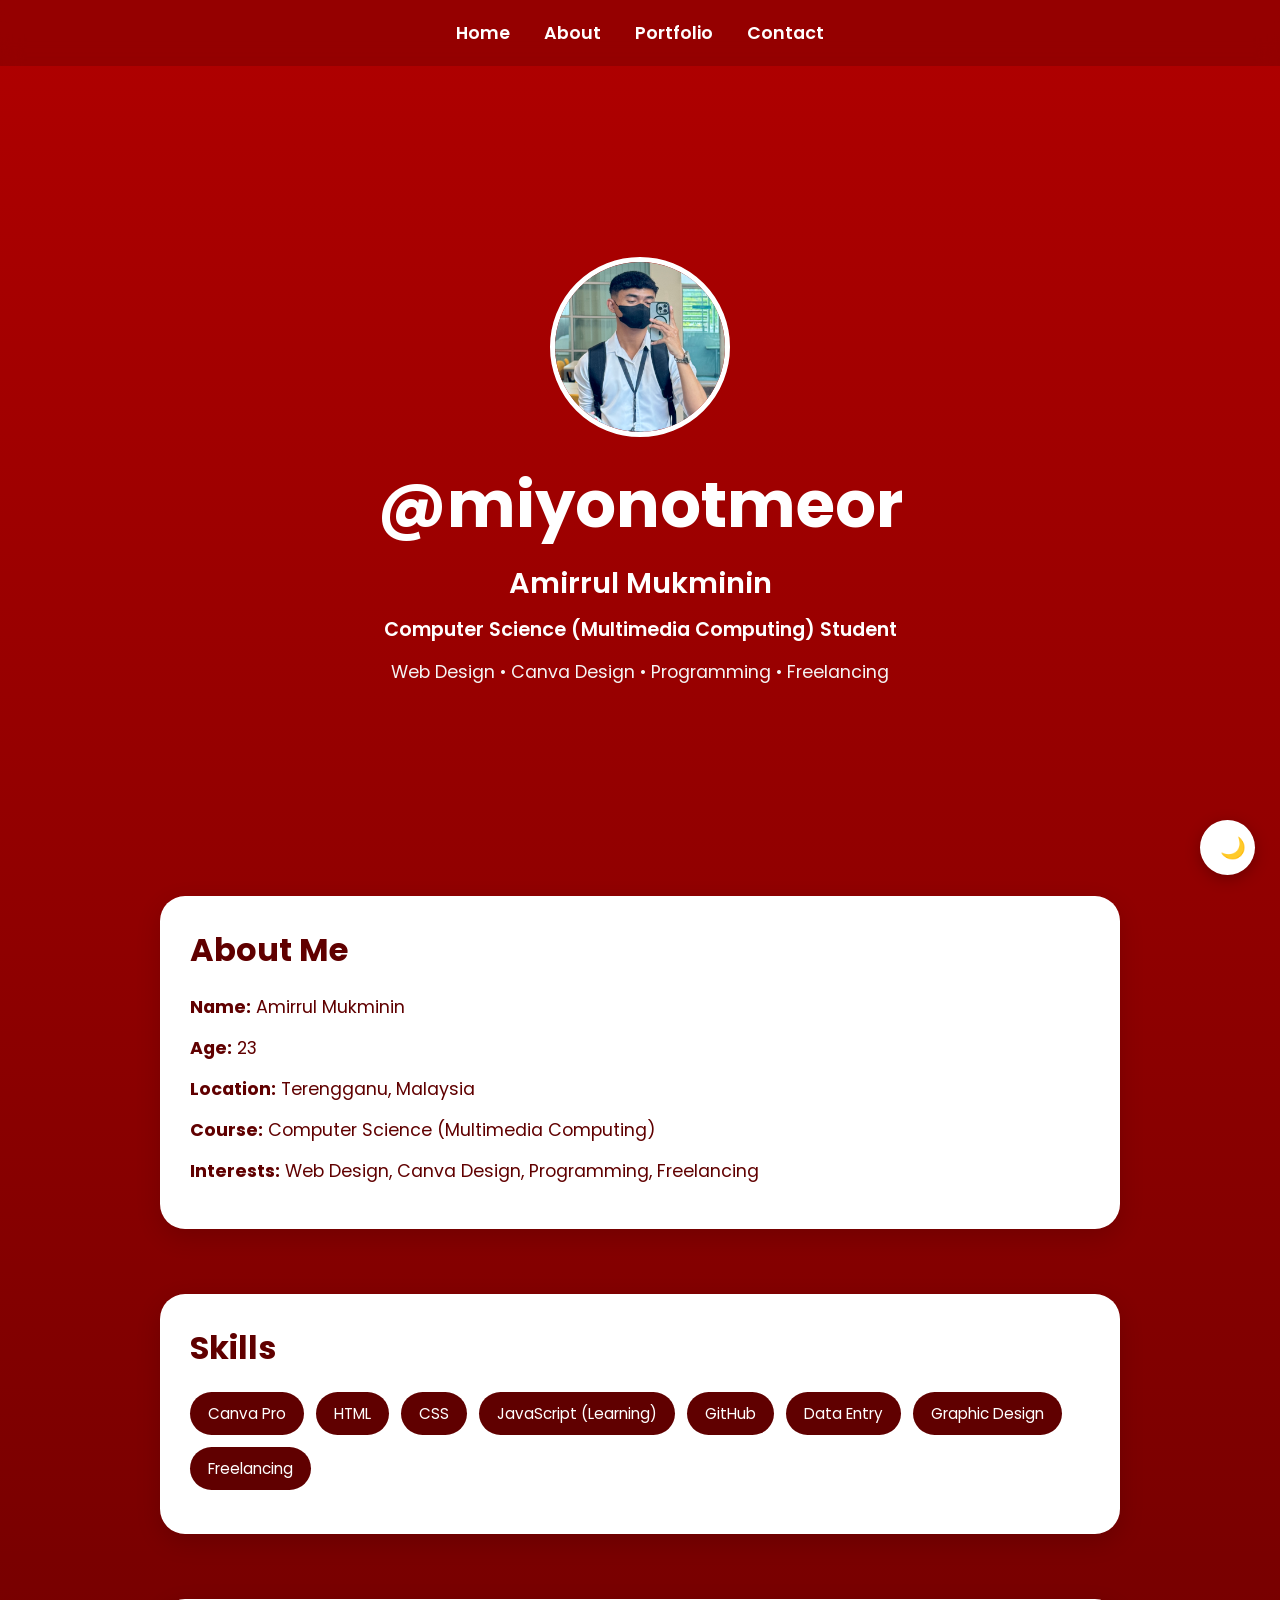
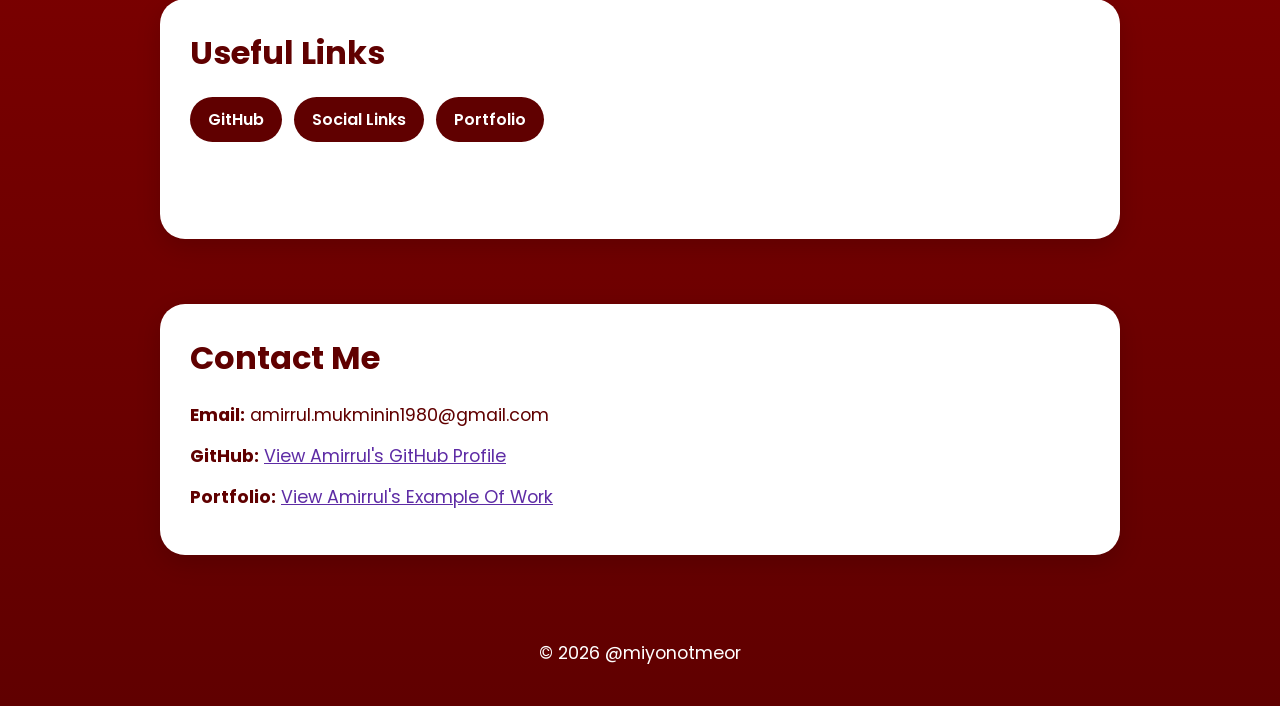
==== index.html @ 298292ca "Update index.html" ====
<!DOCTYPE html>
<html lang="en">
<head>
<meta charset="UTF-8">
<meta name="viewport" content="width=device-width, initial-scale=1.0">

<title>@miyonotmeor | Portfolio</title>

<link rel="icon" type="image/png" href="First Logo.png">

<link href="https://fonts.googleapis.com/css2?family=Poppins:wght@400;500;600;700&display=swap" rel="stylesheet">

<link rel="stylesheet" href="style.css">
    
</head>

<body>

<nav>
    <a href="javascript:void(0);" onclick="window.scrollTo({top:0,behavior:'smooth'})">Home</a>
    <a href="about.html">About</a>
    <a href="portfolio.html">Portfolio</a>
    <a href="#contact">Contact</a>
</nav>

<section id="home" class="hero">

    <img src="profile.png"
         alt="Profile picture of Amirrul Mukminin"
         class="profile-image">

    <h1>@miyonotmeor</h1>

    <h3>Amirrul Mukminin</h3>

    <div class="course">
        Computer Science (Multimedia Computing) Student
    </div>

    <div class="tagline">
        Web Design • Canva Design • Programming • Freelancing
    </div>

</section>

<section id="about">

    <div class="card">

        <h2>About Me</h2>

        <div class="contact-item">
            <strong>Name:</strong> Amirrul Mukminin
        </div>

        <div class="contact-item">
            <strong>Age:</strong> 23
        </div>

        <div class="contact-item">
            <strong>Location:</strong> Terengganu, Malaysia
        </div>

        <div class="contact-item">
            <strong>Course:</strong> Computer Science (Multimedia Computing)
        </div>

        <div class="contact-item">
            <strong>Interests:</strong> Web Design, Canva Design, Programming, Freelancing
        </div>

    </div>

</section>

<section>

    <div class="card">

        <h2>Skills</h2>

        <div class="skills">

            <div class="skill">Canva Pro</div>
            <div class="skill">HTML</div>
            <div class="skill">CSS</div>
            <div class="skill">JavaScript (Learning)</div>
            <div class="skill">GitHub</div>
            <div class="skill">Data Entry</div>
            <div class="skill">Graphic Design</div>
            <div class="skill">Freelancing</div>

        </div>

    </div>

</section>

<section>

    <div class="card">

        <h2>Useful Links</h2>

        <div class="link-buttons">

            <a href="https://github.com/miyonotmeor" target="_blank">
                GitHub
            </a>

            <a href="https://miyonotmeor.github.io/my-social-media-links/" target="_blank">
                Social Links
            </a>

            <a href="https://miyonotmeor.github.io/my-portfolio/" target="_blank">
                Portfolio
            </a>

        </div>

    </div>

</section>

<section id="contact">

    <div class="card">

        <h2>Contact Me</h2>

        <div class="contact-item">
            <strong>Email:</strong> amirrul.mukminin1980@gmail.com
        </div>

        <div class="contact-item">
            <strong>GitHub:</strong>
            <a href="https://github.com/miyonotmeor" target="_blank">
                View Amirrul's GitHub Profile
            </a>
        </div>

        <div class="contact-item">
            <strong>Portfolio:</strong>
            <a href="https://miyonotmeor.github.io/my-portfolio/" target="_blank">
                View Amirrul's Example Of Work
            </a>
        </div>

    </div>

</section>

<footer>
    © 2026 @miyonotmeor
</footer>

<button id="theme-toggle">
    🌙
</button>

<script src="script.js"></script>
    
</body>
</html>
---- style.css ----
*{
    margin:0;
    padding:0;
    box-sizing:border-box;
}

html{
    scroll-behavior:smooth;
}

html,
body{
    overflow-anchor:none;
}

#home{
    scroll-margin-top:0;
}

#about{
    scroll-margin-top:100px;
}

#contact{
    scroll-margin-top:90px;
}

body{
    font-family:'Poppins',sans-serif;
    background:linear-gradient(to bottom,#b00000,#600000);
    color:white;
}

/* Dark Theme */

body.dark-theme{
    background:linear-gradient(to bottom,#0f172a,#1e293b);
    color:white;
}

body.dark-theme nav{
    background:rgba(59,130,246,0.20);
}

body.dark-theme .card{
    background:white;
    color:#1e293b;
}

body.dark-theme .card h2{
    color:#1e293b;
}

body.dark-theme .contact-item{
    color:#1e293b;
}

body.dark-theme p{
    color:#1e293b;
}

body.dark-theme .skill{
    background:#1e3a8a;
    color:white;
}

body.dark-theme .link-buttons a{
    background:#1e3a8a;
    color:white;
}

body.dark-theme .link-buttons a:visited,
body.dark-theme .link-buttons a:link{
    color:white;
}

body.dark-theme th{
    background:#1e3a8a;
    color:white;
}

body.dark-theme td{
    background:white;
    color:#1e293b;
}

body.dark-theme input,
body.dark-theme textarea{
    background:white;
    color:#1e293b;
    border:1px solid #ccc;
}

body.dark-theme label{
    color:#1e293b;
}

body.dark-theme #theme-toggle{
    background:#1e3a8a;
    color:white;
}

body.dark-theme .card a{
    color:#2563eb;
}

body.dark-theme button,
body.dark-theme input[type="reset"]{
    background:#1e3a8a;
    color:white;
    border:none;
}
/* Navigation */

nav{
    position:sticky;
    top:0;
    z-index:1000;
    background:rgba(0,0,0,0.15);
    backdrop-filter:blur(10px);
    padding:20px;
    text-align:center;
}

nav a{
    color:white;
    text-decoration:none;
    font-weight:600;
    margin:0 15px;
    transition:0.3s;
    font-size:1.1rem;
}

nav a:hover{
    opacity:0.7;
}

/* Theme Toggle Button */

#theme-toggle{
    position:fixed;
    bottom:25px;
    right:25px;

    width:55px;
    height:55px;

    border:none;
    border-radius:50%;

    background:white;
    color:#600000;

    cursor:pointer;

    font-size:1.3rem;

    box-shadow:0 4px 15px rgba(0,0,0,0.25);

    z-index:9999;

    transition:0.3s;
}

#theme-toggle:hover{
    transform:scale(1.05);
}

#theme-toggle:hover{
    opacity:0.85;
}

/* Layout */

.container{
    max-width:1000px;
    margin:auto;
    padding:100px 20px 30px;
}

/* Sections */

section{
    max-width:1000px;
    margin:auto;
    padding:20px;
}

/* Hero */

.hero{
    text-align:center;
    min-height:100vh;
    display:flex;
    flex-direction:column;
    justify-content:center;
    align-items:center;
    animation:fadeIn 1s ease;
}

.profile-image{
    width:180px;
    height:180px;
    border-radius:50%;
    object-fit:cover;
    border:5px solid white;
    margin-bottom:20px;
}

.hero h1{
    font-size:4rem;
    margin-bottom:10px;
}

.hero h3{
    font-size:1.8rem;
    font-weight:600;
    margin-bottom:10px;
}

.course{
    font-size:1.2rem;
    font-weight:600;
    margin-bottom:15px;
}

.tagline{
    font-size:1.1rem;
    color:#f5f5f5;
}

/* Cards */

.card{
    background:white;
    color:#600000;
    padding:30px;
    border-radius:25px;
    margin-bottom:25px;
    box-shadow:0 8px 25px rgba(0,0,0,0.15);
    animation:fadeIn 0.8s ease;

    min-height:240px;
}

.card h2{
    margin-bottom:20px;
    font-size:2rem;
}

/* About */

.contact-item{
    margin-bottom:15px;
    font-size:1.1rem;
}

/* Skills */

.skills{
    display:flex;
    flex-wrap:wrap;
    gap:12px;
}

.skill{
    background:#600000;
    color:white;
    padding:10px 18px;
    border-radius:25px;
    font-size:0.95rem;
}

/* Links */

.link-buttons{
    display:flex;
    flex-wrap:wrap;
    gap:12px;
}

.link-buttons a{
    background:#600000;
    color:white;
    text-decoration:none;
    padding:10px 18px;
    border-radius:25px;
    font-weight:600;
    transition:0.3s;
}

.link-buttons a:visited,
.link-buttons a:link{
    color:white;
}

.link-buttons a:hover{
    opacity:0.85;
}

/* Contact Links */

.card a{
    color:#5e2ca5;
}

/* Tables */

table{
    width:100%;
    border-collapse:collapse;
    margin-top:15px;
}

th,
td{
    border:1px solid #ddd;
    padding:12px;
    text-align:left;
}

th{
    background:#600000;
    color:white;
}

/* Forms */

form{
    display:flex;
    flex-direction:column;
    gap:12px;
}

input,
textarea{
    padding:12px;
    border:1px solid #ccc;
    border-radius:10px;
    font-family:'Poppins',sans-serif;
}

input:focus,
textarea:focus{
    outline:none;
    border:2px solid #600000;
    box-shadow:0 0 8px rgba(96,0,0,0.3);
    transition:0.3s;
}

.radio-group{
    display:flex;
    flex-wrap:wrap;
    gap:15px;
}

.button-group{
    display:flex;
    gap:10px;
    flex-wrap:wrap;
}

button,
input[type="reset"]{
    background:#600000;
    color:white;
    border:none;
    padding:12px 20px;
    border-radius:10px;
    cursor:pointer;
    font-weight:600;
    transition:0.3s;
}

button:hover,
input[type="reset"]:hover{
    opacity:0.85;
}

/* Footer */

footer{
    text-align:center;
    padding:40px 20px;
    font-size:1.1rem;
    color:white;
}

/* Animation */

@keyframes fadeIn{
    from{
        opacity:0;
        transform:translateY(20px);
    }
    to{
        opacity:1;
        transform:translateY(0);
    }
}

/* About Page Only */

.about-page .container{
    padding-top:0;
}

.about-page .card{
    min-height:250px;
}

.about-page #about{
    margin-top:20px;
}

/* Portfolio Page Only */

.portfolio-page .container{
    padding-top:0;
}

.portfolio-page #projects{
    margin-top:20px;
}

/* Mobile */

@media(max-width:768px){

    .hero{
        min-height:85vh;
    }

    .hero h1{
        font-size:2.2rem;
    }

    .hero h3{
        font-size:1.3rem;
    }

    .profile-image{
        width:130px;
        height:130px;
    }

    .card{
        padding:25px;
    }

    .card h2{
        font-size:1.7rem;
    }

    nav a{
        margin:0 8px;
        font-size:1rem;
    }
}

/* iPad Portrait */

@media(min-width:768px) and (max-width:1023px){

    .hero{
        min-height:90vh;
    }
}

/* iPad Landscape */

@media(min-width:1024px) and (max-width:1366px){

    .hero{
        min-height:85vh;
    }
}
/* Desktop / MacBook */

@media(min-width:1201px){

    .hero{
        min-height:90vh;
    }
}

/* Portfolio Thumbnails */

.project-grid{
    display:grid;
    grid-template-columns:repeat(3,1fr);
    gap:25px;
    margin-top:25px;
}

.project-thumbnail{
    text-decoration:none;
    color:inherit;
    text-align:center;
    transition:0.3s;
}

.project-thumbnail img{
    width:100%;
    height:180px;
    object-fit:cover;
    border-radius:15px;
    box-shadow:0 4px 12px rgba(0,0,0,0.15);
}

.project-thumbnail span{
    display:block;
    margin-top:10px;
    font-weight:600;
}

.project-thumbnail:hover{
    transform:translateY(-5px) scale(1.03);
}

.project-thumbnail:hover img{
    box-shadow:0 8px 20px rgba(0,0,0,0.25);
}

/* Dark Mode */

body.dark-theme .project-thumbnail span{
    color:#1e293b;
}

/* Tablet */

@media(max-width:1024px){

    .project-grid{
        grid-template-columns:repeat(2,1fr);
    }

}

/* Mobile */

@media(max-width:768px){

    .project-grid{
        grid-template-columns:1fr;
    }

}

/* Floating Greeting */

#greeting-box{
    visibility:visible;
    
    position:fixed;
    left:35px;
    bottom:35px;

    z-index:999;

    padding:16px 20px;

    border-radius:18px;

    background:rgba(255,255,255,0.12);

    backdrop-filter:blur(10px);

    box-shadow:0 4px 20px rgba(0,0,0,0.25);

    transition:
        opacity 0.6s ease,
        transform 0.3s ease;

    will-change:opacity,transform;

    opacity:1;
}

#greeting-box:hover{
    transform:translateY(-3px);
}

#greeting{
    font-size:1.6rem;
    font-weight:700;
    color:white;
    line-height:1.3;
}

/* Dark Mode */

body.dark-theme #greeting-box{
    background:rgba(30,58,138,0.25);
}

body.dark-theme #greeting{
    color:white;
}

/* Hidden State */

.greeting-hidden{
    opacity:0;
    pointer-events:none;
}

/* Mobile */

@media(max-width:768px){

    #greeting-box{
        left:20px;
        bottom:20px;
        padding:12px 16px;
    }

    #greeting{
        font-size:1.15rem;
    }

}
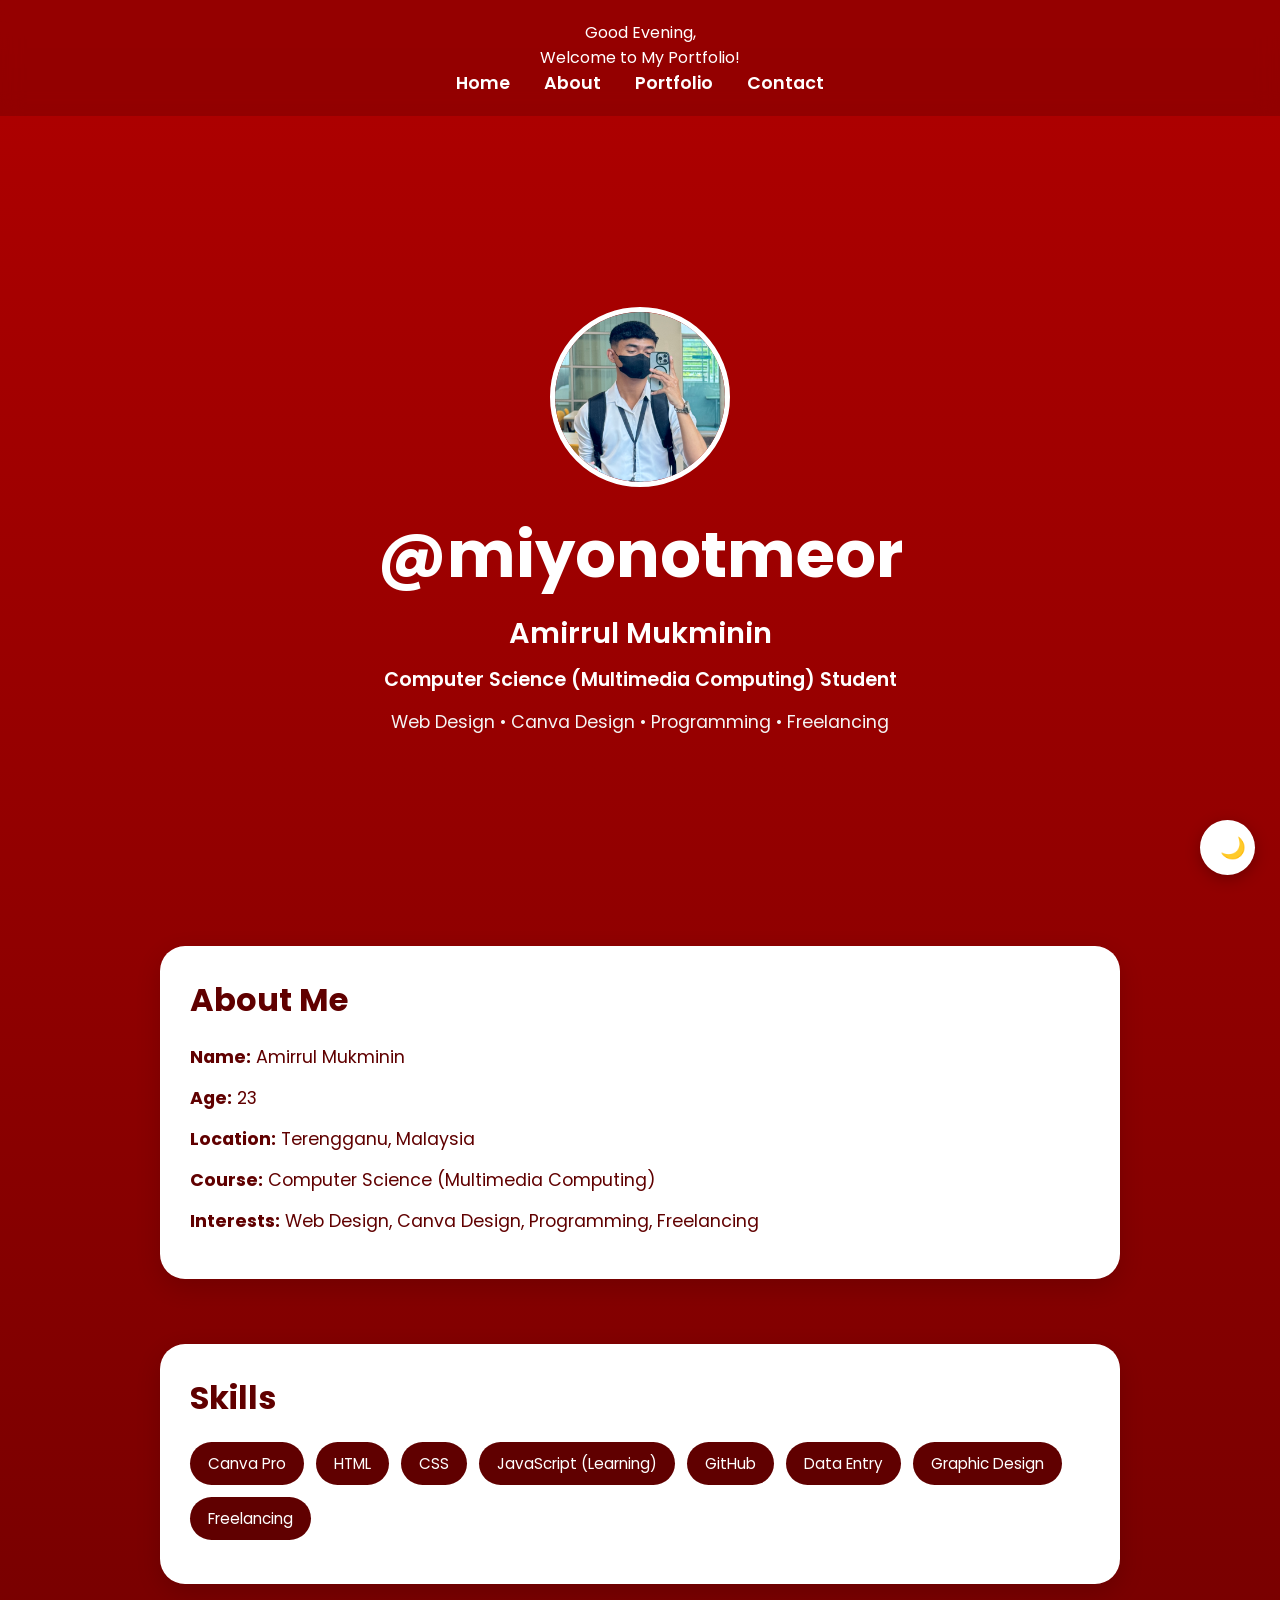
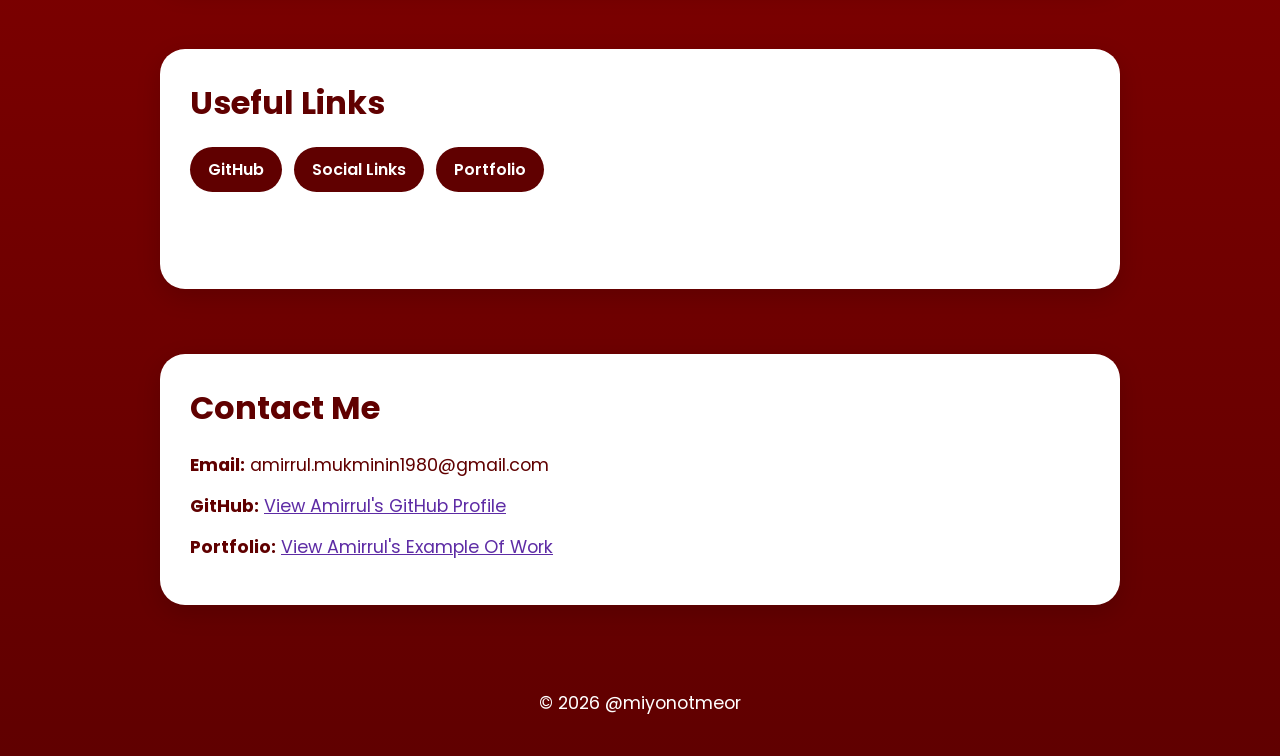
==== commit dbac2f58: "Update index.html" ====
--- a/index.html
+++ b/index.html
@@ -17,6 +17,11 @@
 <body>
 
 <nav>
+    <div id="nav-greeting">
+        Good Evening,<br>
+        Welcome to My Portfolio!
+    </div>
+    
     <a href="javascript:void(0);" onclick="window.scrollTo({top:0,behavior:'smooth'})">Home</a>
     <a href="about.html">About</a>
     <a href="portfolio.html">Portfolio</a>
--- a/style.css
+++ b/style.css
@@ -548,47 +548,6 @@
 
 }
 
-/* Floating Greeting */
-
-#greeting-box{
-    visibility:visible;
-    
-    position:fixed;
-    left:35px;
-    bottom:35px;
-
-    z-index:999;
-
-    padding:16px 20px;
-
-    border-radius:18px;
-
-    background:rgba(255,255,255,0.12);
-
-    backdrop-filter:blur(10px);
-
-    box-shadow:0 4px 20px rgba(0,0,0,0.25);
-
-    transition:
-        opacity 0.6s ease,
-        transform 0.3s ease;
-
-    will-change:opacity,transform;
-
-    opacity:1;
-}
-
-#greeting-box:hover{
-    transform:translateY(-3px);
-}
-
-#greeting{
-    font-size:1.6rem;
-    font-weight:700;
-    color:white;
-    line-height:1.3;
-}
-
 /* Dark Mode */
 
 body.dark-theme #greeting-box{
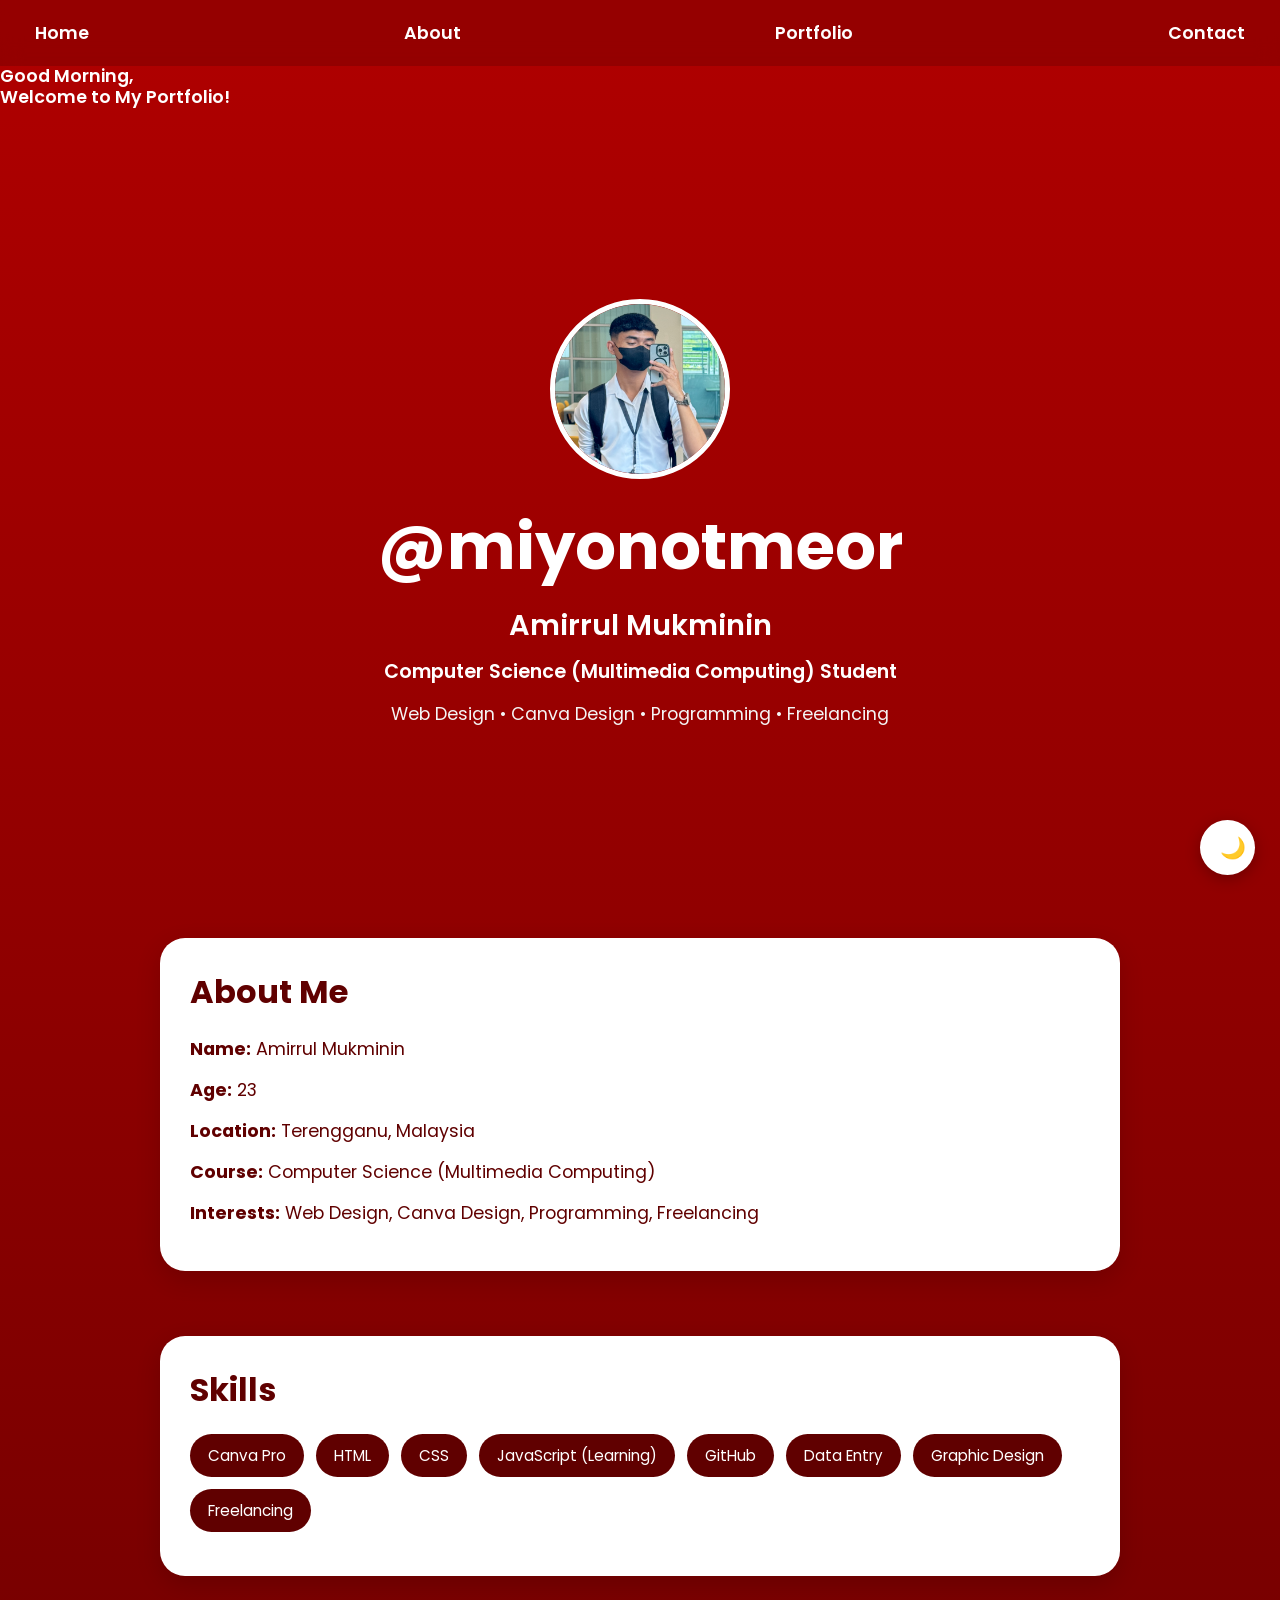
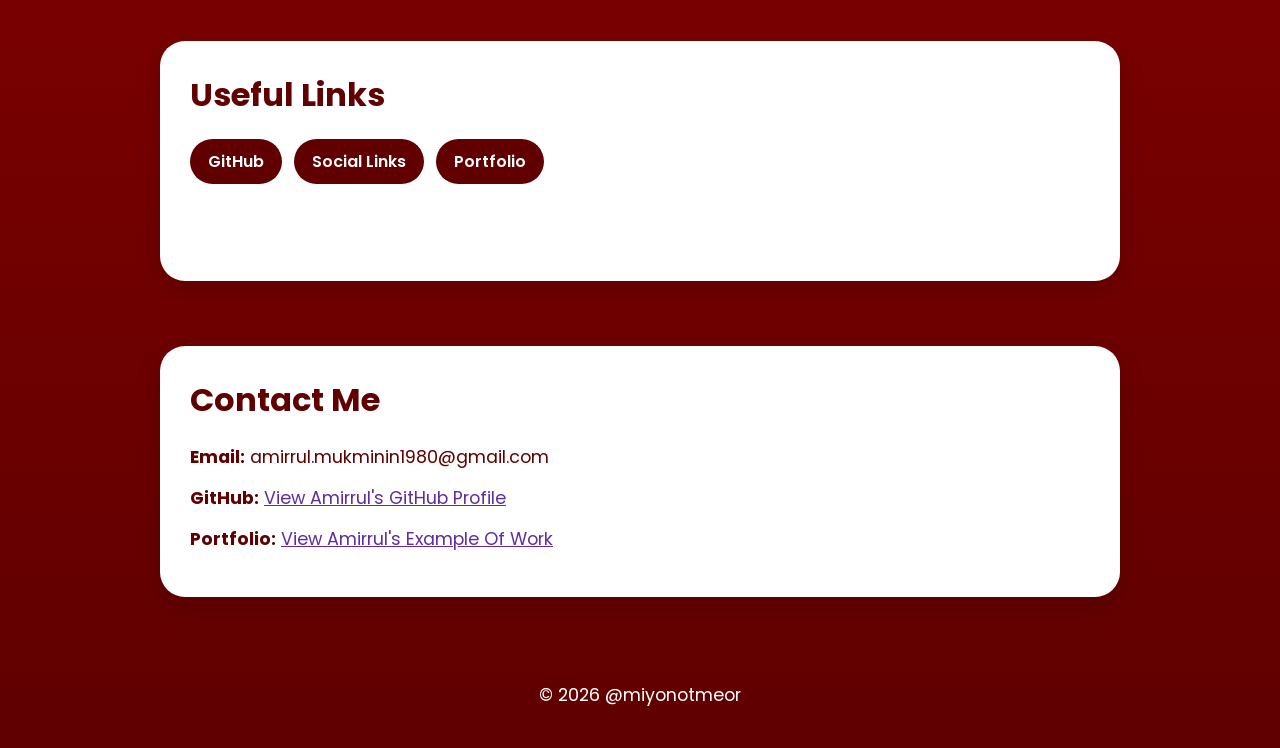
==== commit 1db6ee9a: "Update index.html" ====
--- a/index.html
+++ b/index.html
@@ -17,16 +17,16 @@
 <body>
 
 <nav>
-    <div id="nav-greeting">
-        Good Evening,<br>
-        Welcome to My Portfolio!
-    </div>
-    
     <a href="javascript:void(0);" onclick="window.scrollTo({top:0,behavior:'smooth'})">Home</a>
     <a href="about.html">About</a>
     <a href="portfolio.html">Portfolio</a>
     <a href="#contact">Contact</a>
 </nav>
+
+<div id="nav-greeting">
+    Good Evening,<br>
+    Welcome to My Portfolio!
+</div>
 
 <section id="home" class="hero">
 
--- a/style.css
+++ b/style.css
@@ -116,10 +116,16 @@
     position:sticky;
     top:0;
     z-index:1000;
+
     background:rgba(0,0,0,0.15);
     backdrop-filter:blur(10px);
+
     padding:20px;
-    text-align:center;
+
+    display:flex;
+    justify-content:space-between;
+    align-items:center;
+    flex-wrap:wrap;
 }
 
 nav a{
@@ -133,6 +139,27 @@
 
 nav a:hover{
     opacity:0.7;
+}
+
+#nav-greeting{
+
+    font-family:'Poppins',sans-serif;
+
+    font-size:1.1rem;
+
+    font-weight:600;
+
+    color:white;
+
+    line-height:1.2;
+
+    text-align:left;
+}
+
+.nav-links{
+    display:flex;
+    align-items:center;
+    gap:15px;
 }
 
 /* Theme Toggle Button */
@@ -456,6 +483,21 @@
         margin:0 8px;
         font-size:1rem;
     }
+
+        nav{
+        flex-direction:column;
+        gap:12px;
+    }
+
+    #nav-greeting{
+        text-align:center;
+        font-size:1rem;
+    }
+
+    .nav-links{
+        flex-wrap:wrap;
+        justify-content:center;
+    }
 }
 
 /* iPad Portrait */
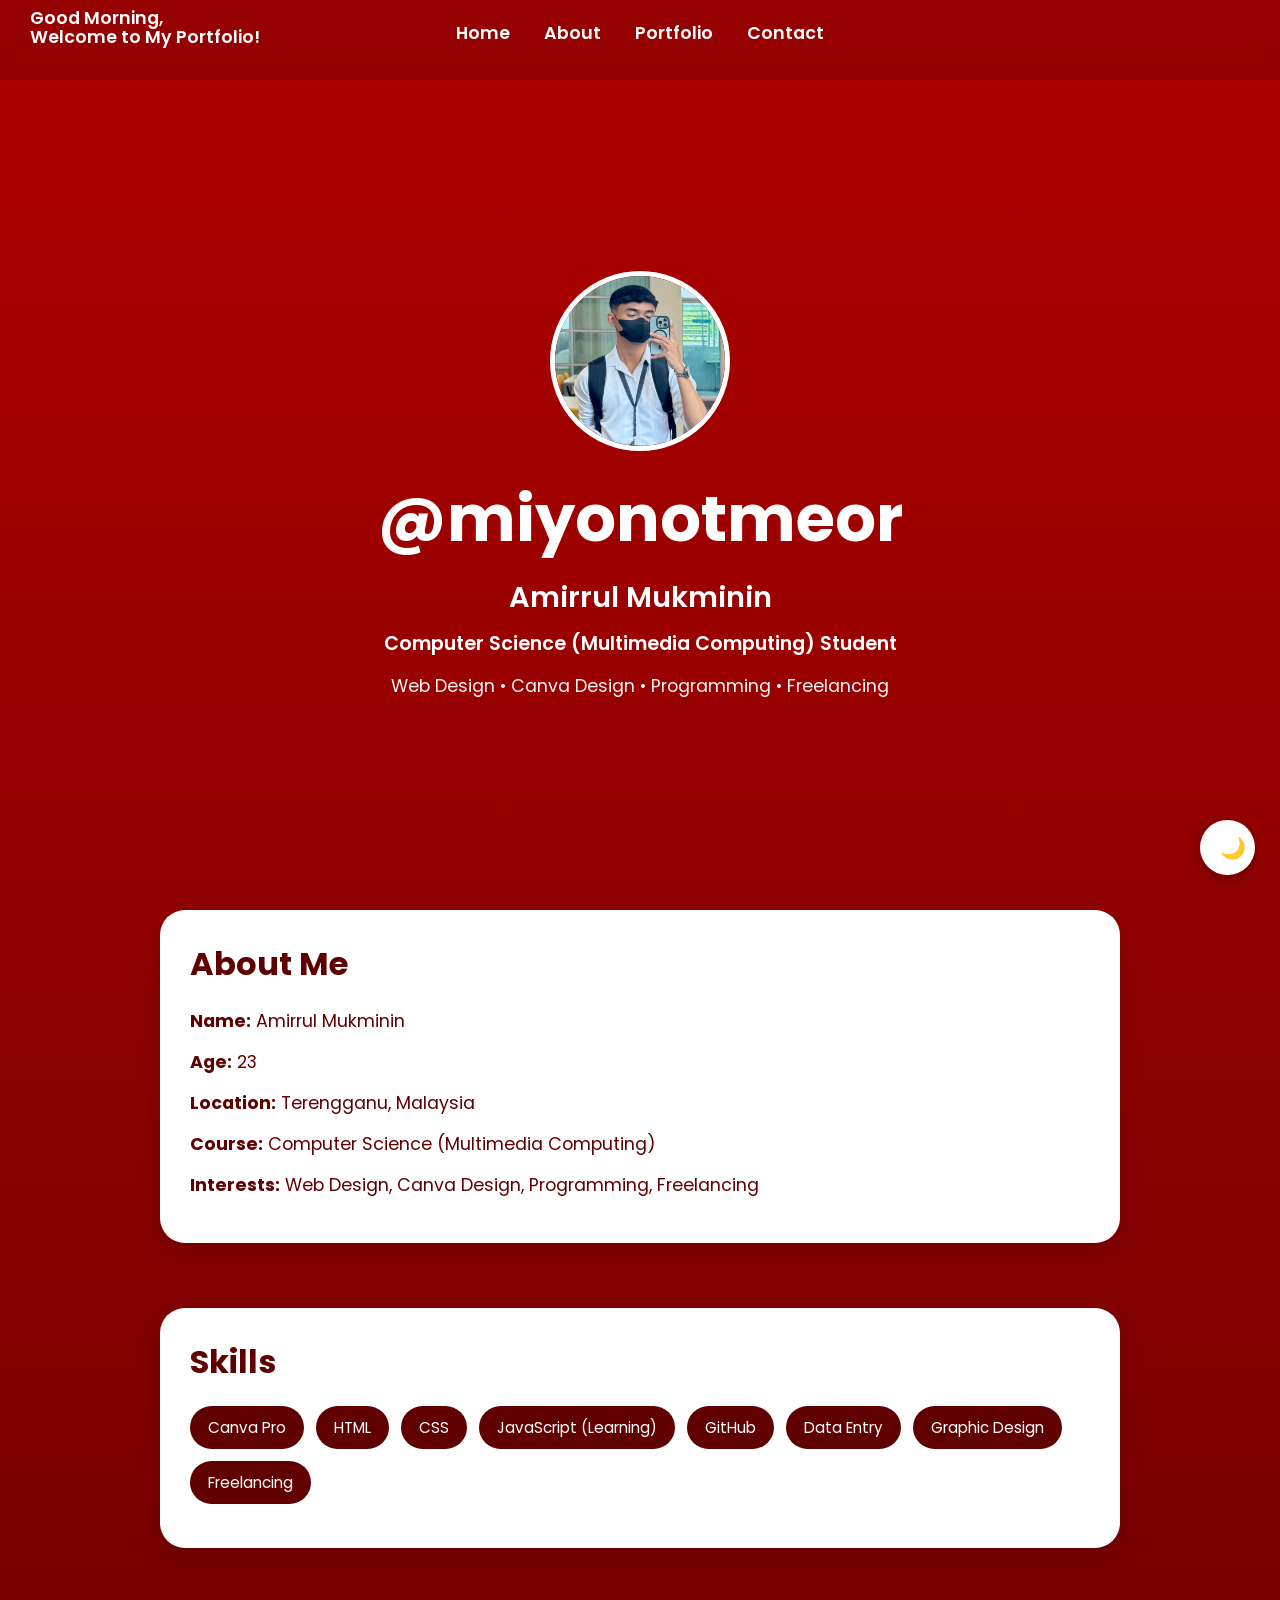
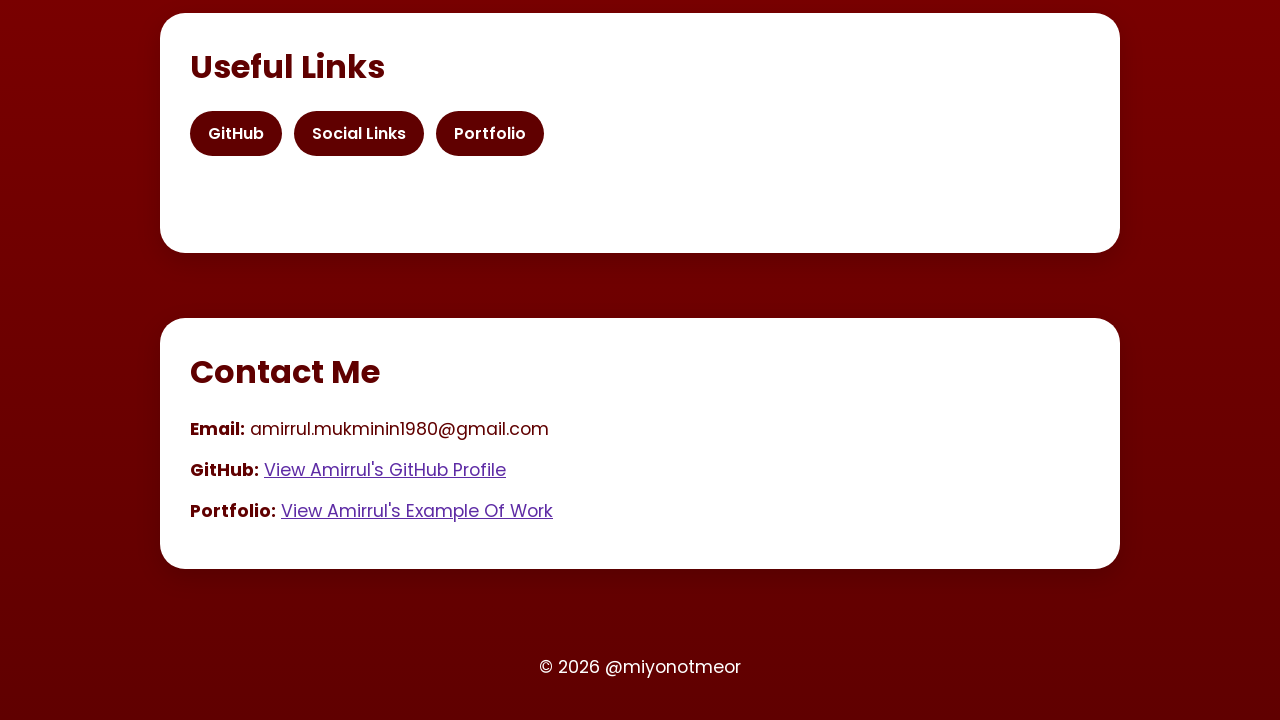
==== commit 2f905995: "Update index.html" ====
--- a/index.html
+++ b/index.html
@@ -17,16 +17,16 @@
 <body>
 
 <nav>
+    <div id="nav-greeting">
+        Good Evening,<br>
+        Welcome to My Portfolio!
+    </div>
+    
     <a href="javascript:void(0);" onclick="window.scrollTo({top:0,behavior:'smooth'})">Home</a>
     <a href="about.html">About</a>
     <a href="portfolio.html">Portfolio</a>
     <a href="#contact">Contact</a>
 </nav>
-
-<div id="nav-greeting">
-    Good Evening,<br>
-    Welcome to My Portfolio!
-</div>
 
 <section id="home" class="hero">
 
--- a/style.css
+++ b/style.css
@@ -116,16 +116,12 @@
     position:sticky;
     top:0;
     z-index:1000;
-
     background:rgba(0,0,0,0.15);
     backdrop-filter:blur(10px);
-
     padding:20px;
-
-    display:flex;
-    justify-content:space-between;
-    align-items:center;
-    flex-wrap:wrap;
+    text-align:center;
+    min-height:80px;
+    position:sticky;
 }
 
 nav a{
@@ -142,17 +138,19 @@
 }
 
 #nav-greeting{
+    position:absolute;
+
+    left:35px;
+    top:50%;
+
+    transform:translateY(-50%);
 
     font-family:'Poppins',sans-serif;
-
     font-size:1.1rem;
-
-    font-weight:600;
-
-    color:white;
-
-    line-height:1.2;
-
+    font-weight:600;
+
+    color:white;
+    line-height:1.1;
     text-align:left;
 }
 
@@ -622,3 +620,20 @@
     }
 
 }
+
+#nav-greeting{
+    position:absolute;
+
+    top:28px;
+    left:30px;
+
+    z-index:1001;
+
+    font-family:'Poppins',sans-serif;
+    font-size:1.1rem;
+    font-weight:600;
+
+    color:white;
+
+    line-height:1.1;
+}
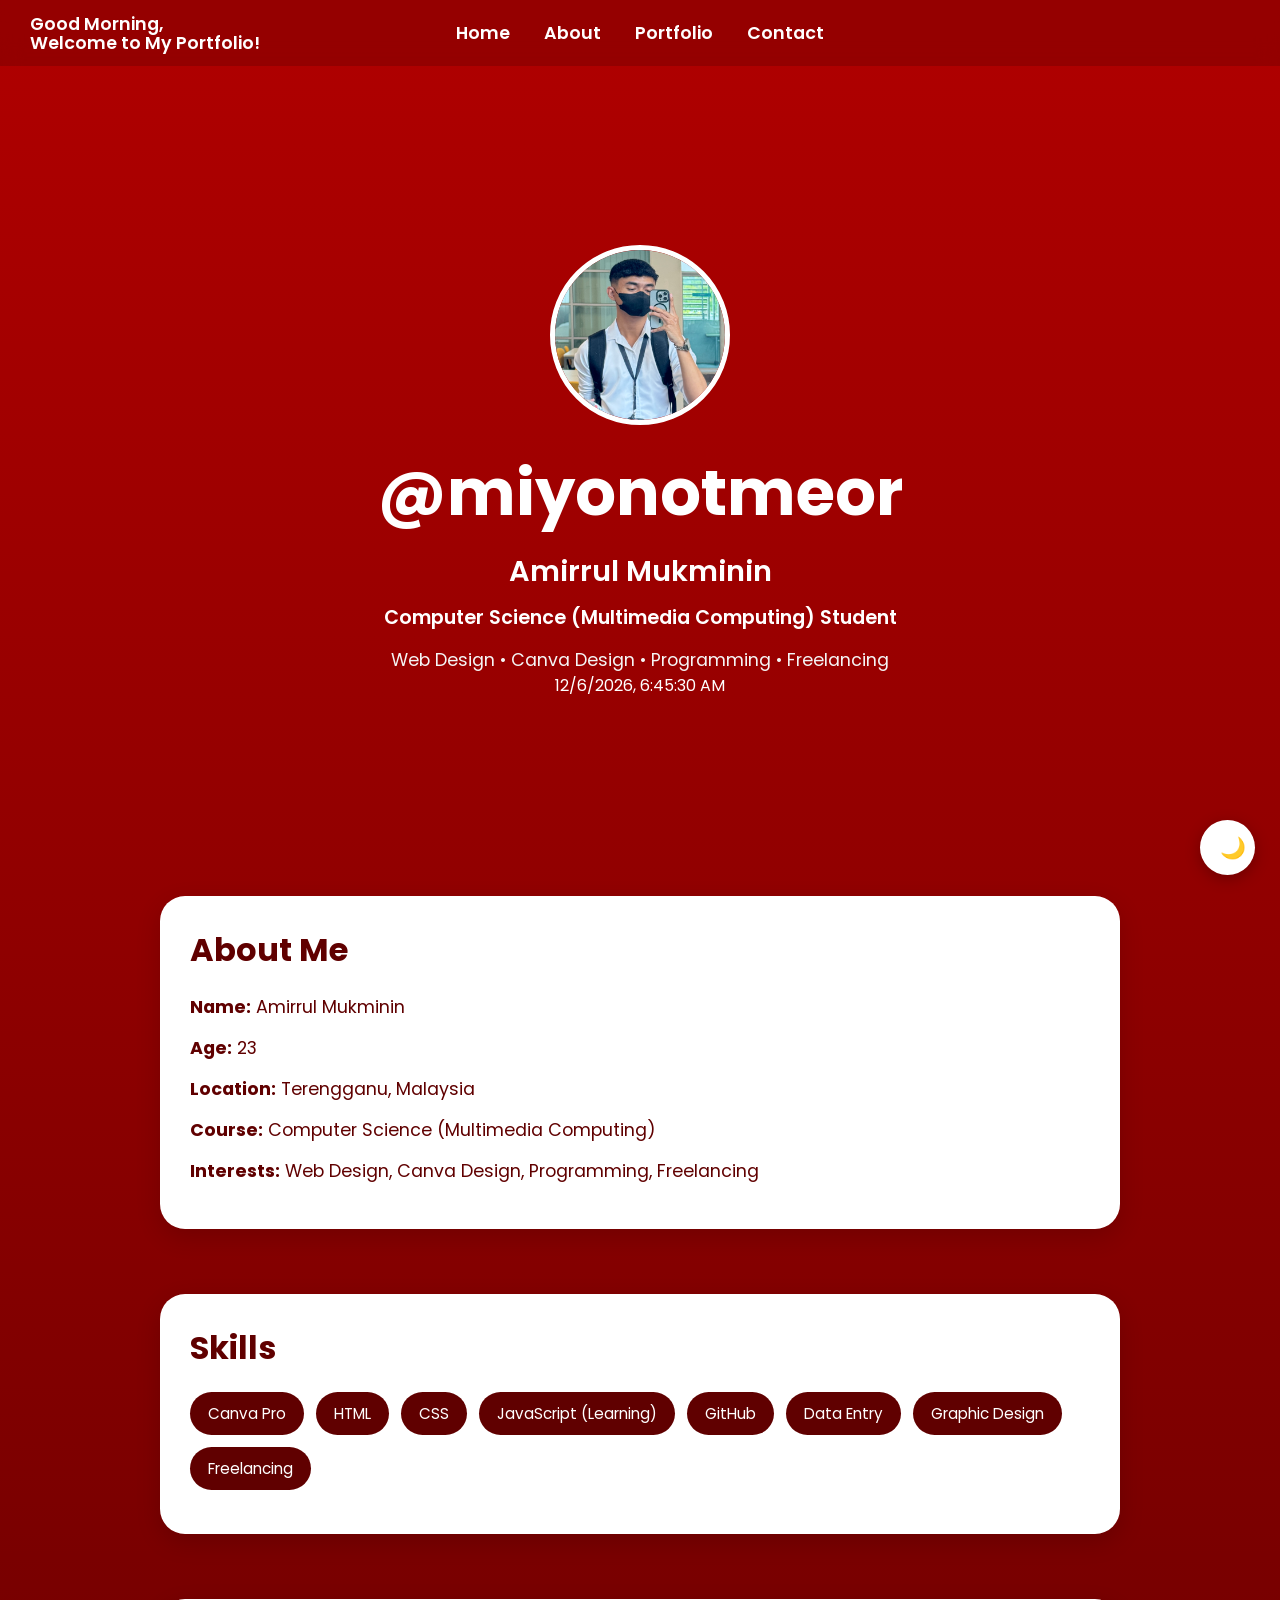
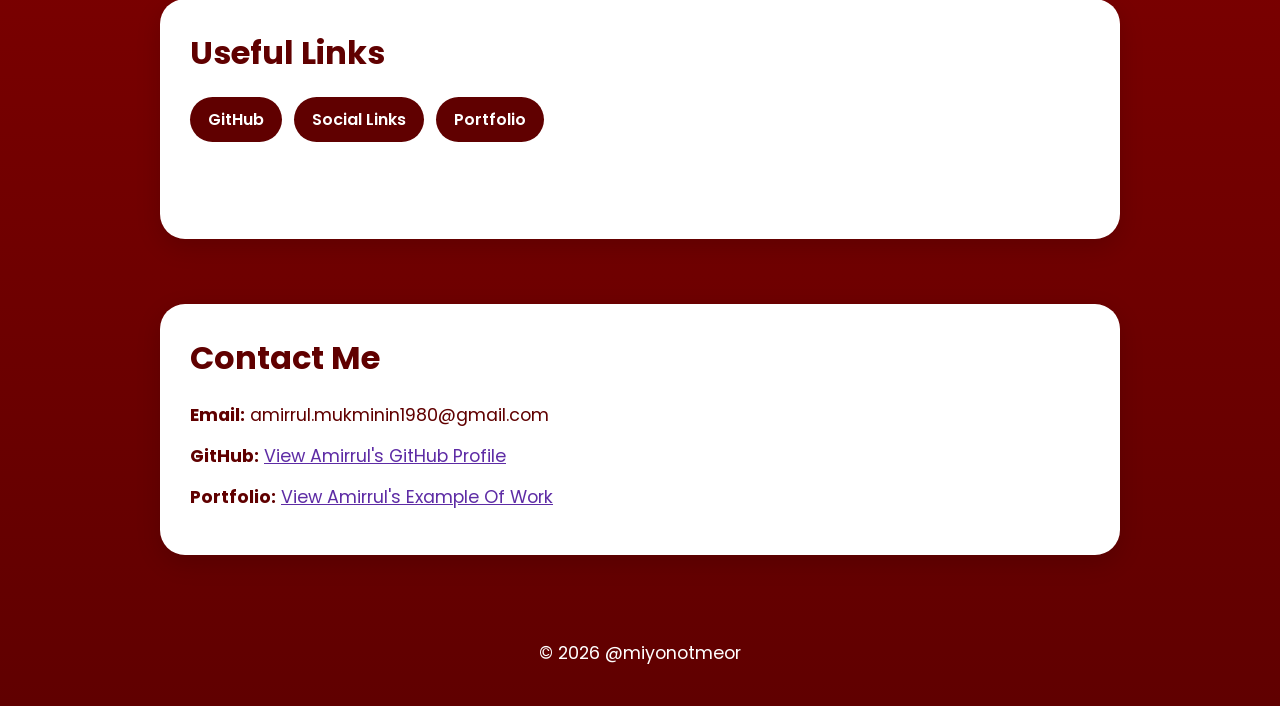
==== commit f4d91348: "Update index.html" ====
--- a/index.html
+++ b/index.html
@@ -45,6 +45,8 @@
     <div class="tagline">
         Web Design • Canva Design • Programming • Freelancing
     </div>
+
+    <div id="datetime"></div>
 
 </section>
 
--- a/style.css
+++ b/style.css
@@ -120,8 +120,6 @@
     backdrop-filter:blur(10px);
     padding:20px;
     text-align:center;
-    min-height:80px;
-    position:sticky;
 }
 
 nav a{
@@ -139,16 +137,11 @@
 
 #nav-greeting{
     position:absolute;
-
-    left:35px;
-    top:50%;
-
-    transform:translateY(-50%);
-
+    left:30px;
+    top:15px;
     font-family:'Poppins',sans-serif;
     font-size:1.1rem;
     font-weight:600;
-
     color:white;
     line-height:1.1;
     text-align:left;
@@ -620,20 +613,3 @@
     }
 
 }
-
-#nav-greeting{
-    position:absolute;
-
-    top:28px;
-    left:30px;
-
-    z-index:1001;
-
-    font-family:'Poppins',sans-serif;
-    font-size:1.1rem;
-    font-weight:600;
-
-    color:white;
-
-    line-height:1.1;
-}
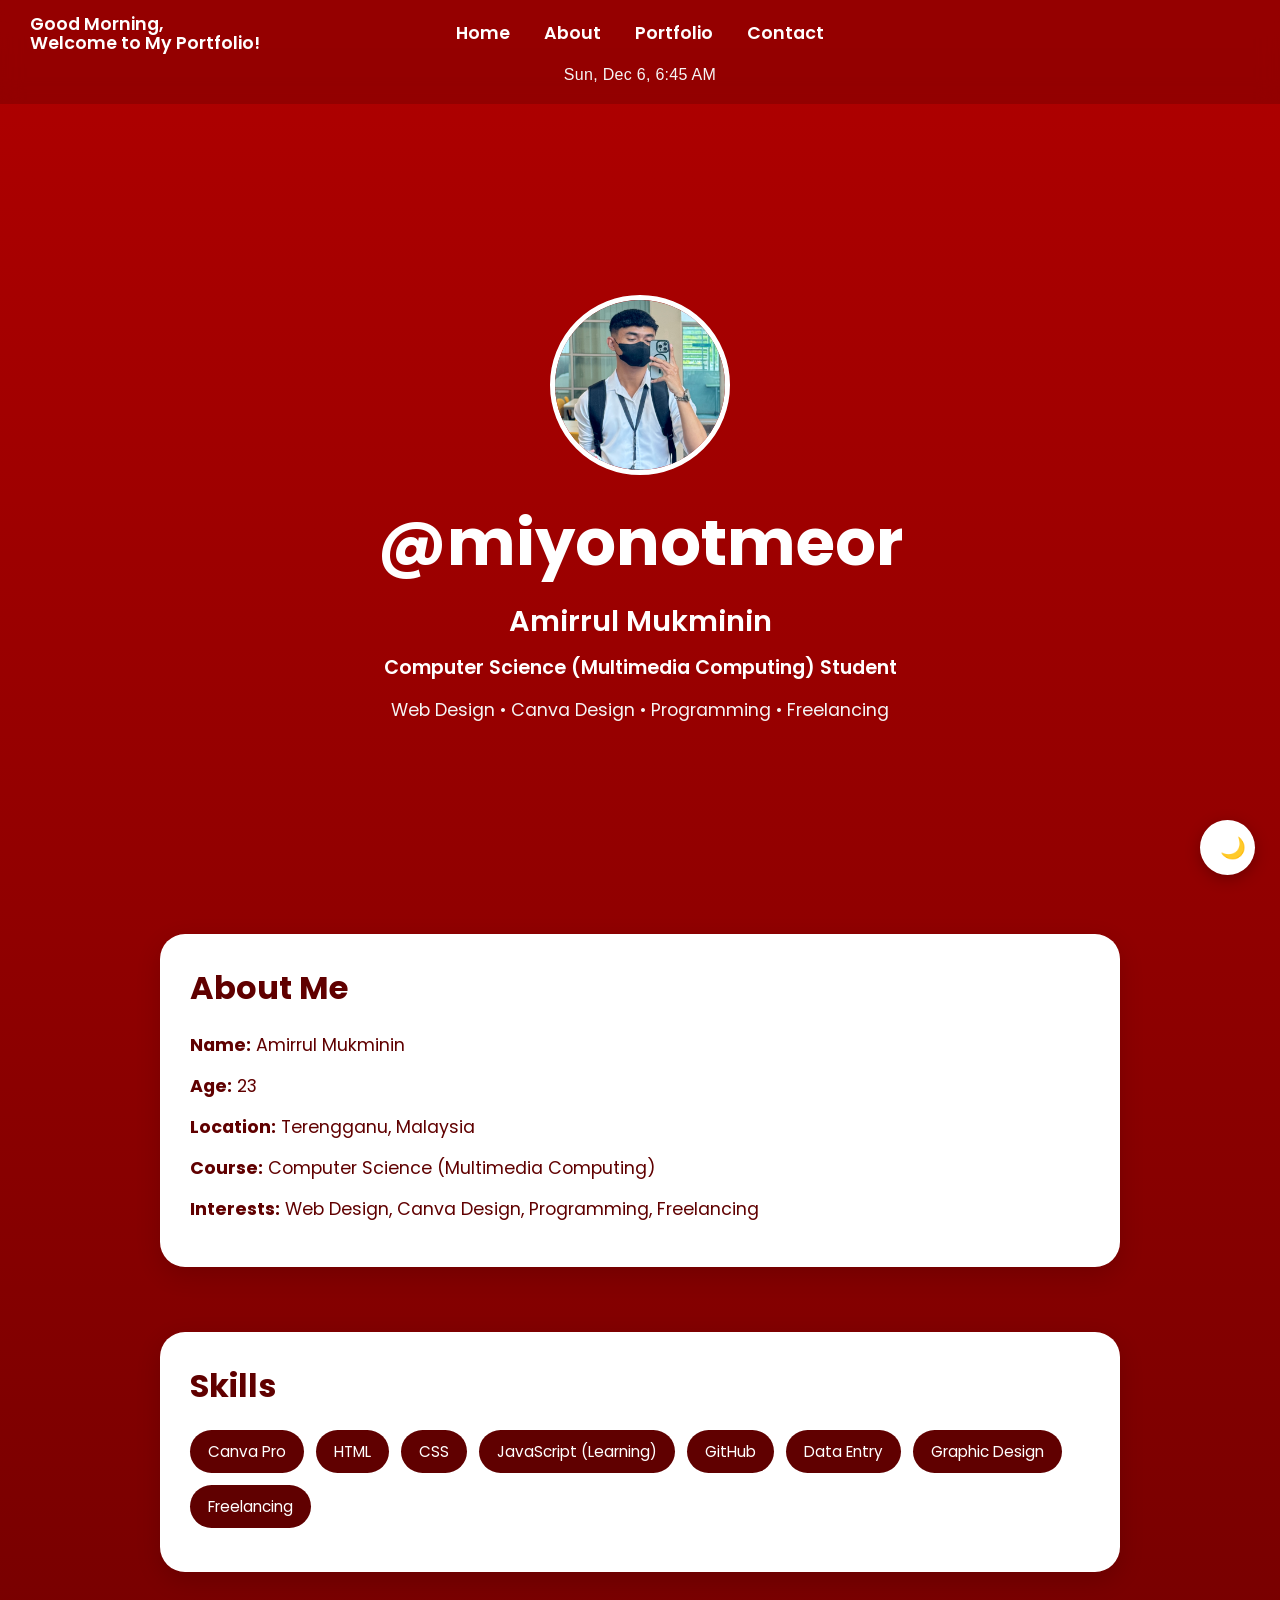
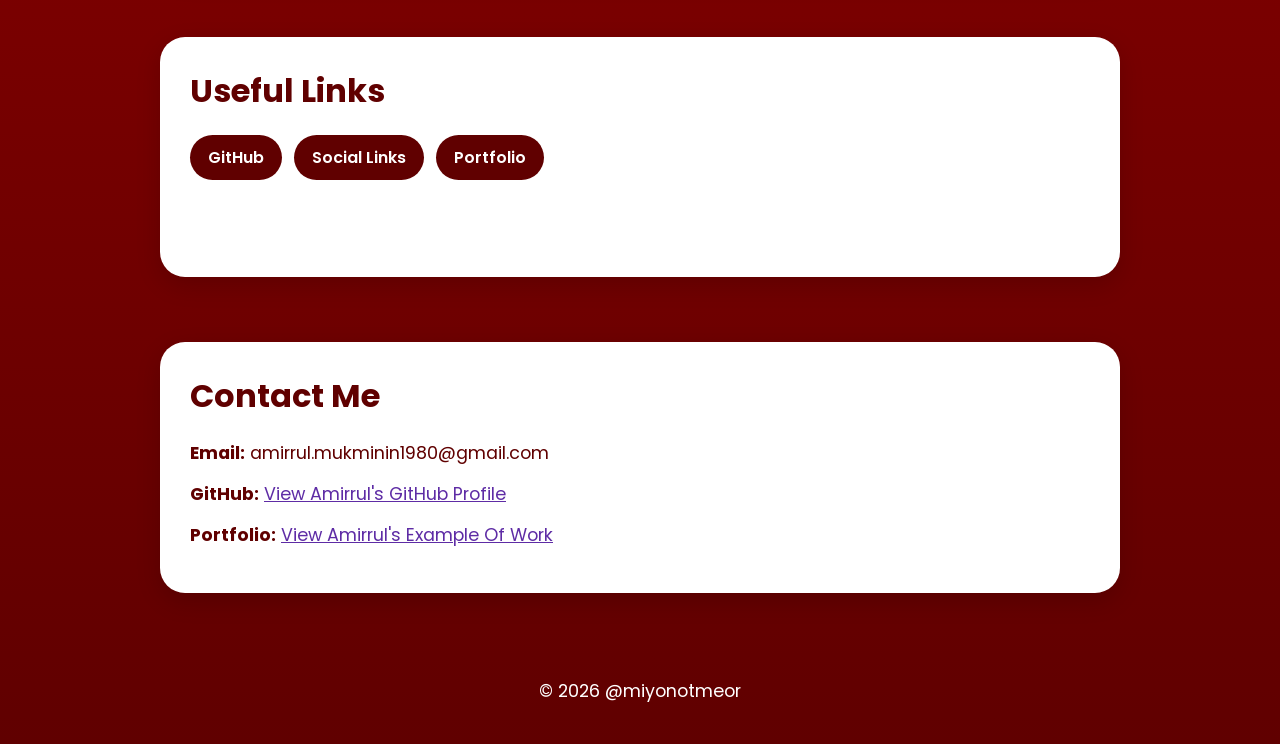
==== commit b4b5b9a1: "Update index.html" ====
--- a/index.html
+++ b/index.html
@@ -26,6 +26,8 @@
     <a href="about.html">About</a>
     <a href="portfolio.html">Portfolio</a>
     <a href="#contact">Contact</a>
+
+    <div id="datetime"></div>
 </nav>
 
 <section id="home" class="hero">
@@ -45,8 +47,6 @@
     <div class="tagline">
         Web Design • Canva Design • Programming • Freelancing
     </div>
-
-    <div id="datetime"></div>
 
 </section>
 
--- a/style.css
+++ b/style.css
@@ -247,6 +247,17 @@
     color:#f5f5f5;
 }
 
+#datetime{
+    margin-top:20px;
+
+    font-size:1rem;
+    font-weight:500;
+
+    color:#f5f5f5;
+
+    letter-spacing:0.3px;
+}
+
 /* Cards */
 
 .card{
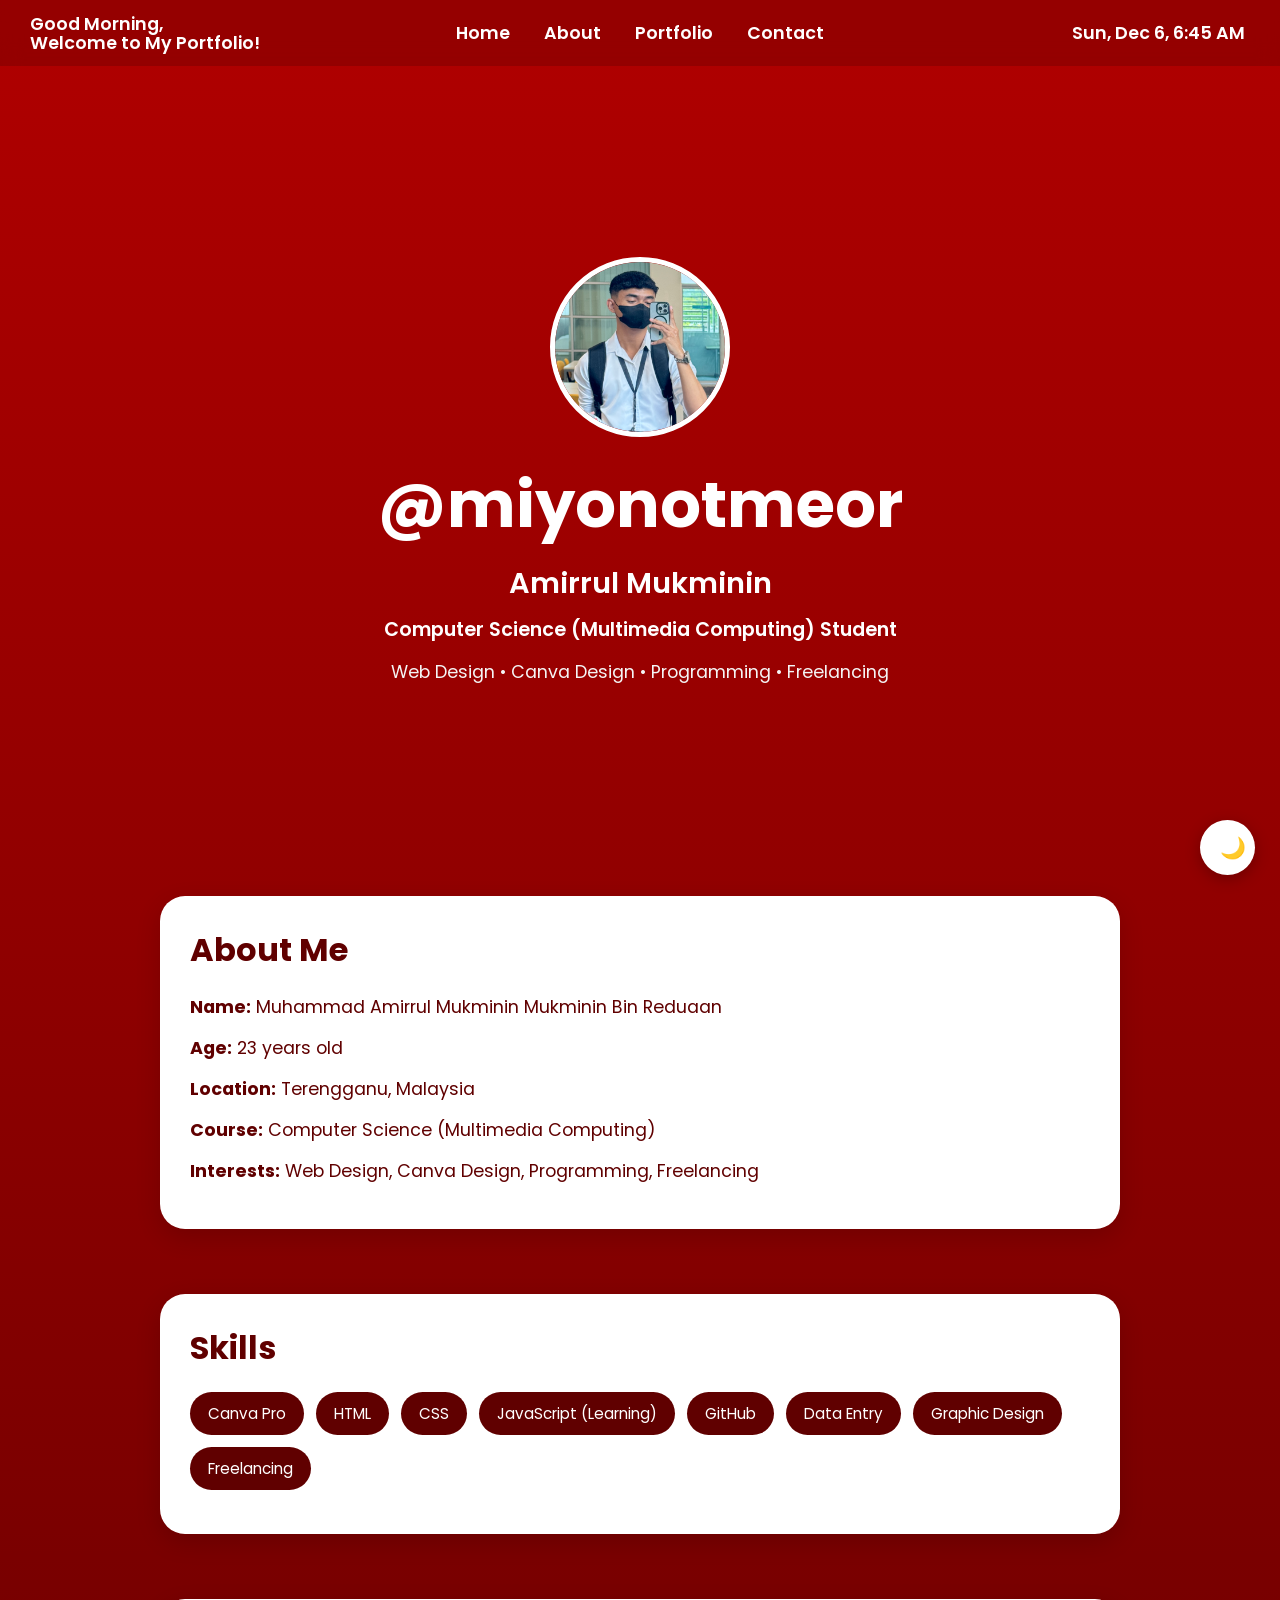
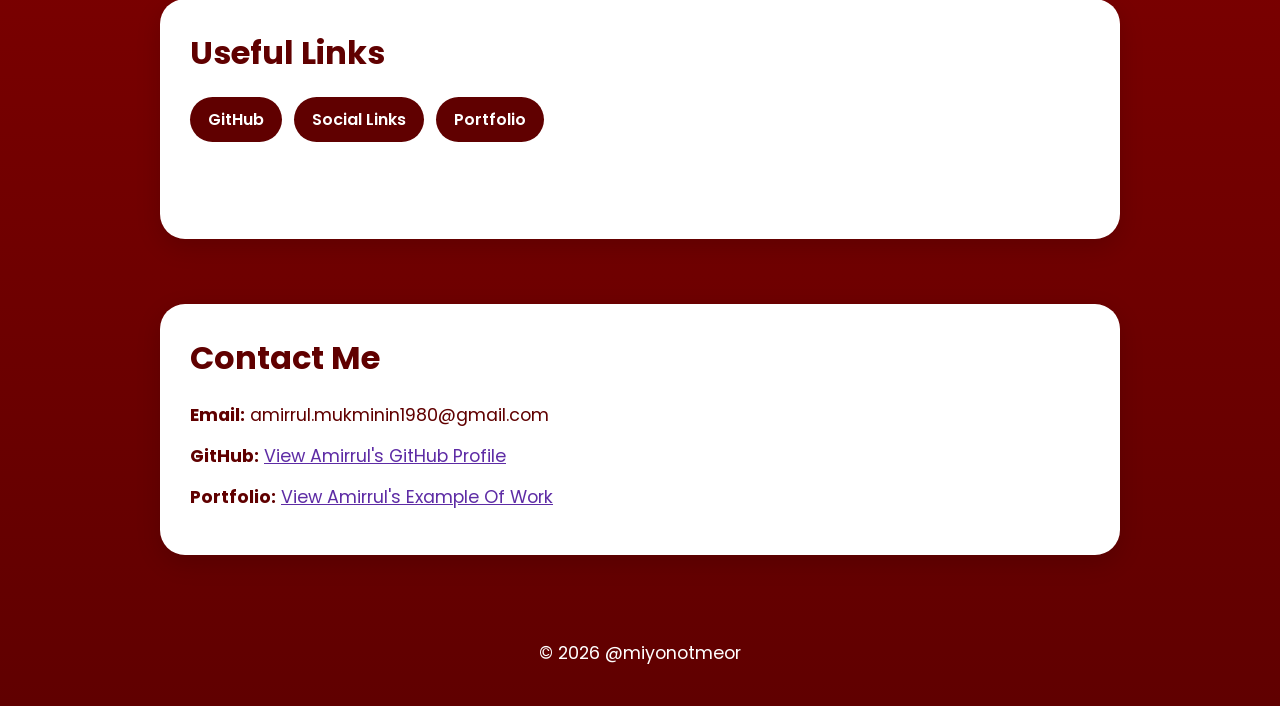
==== commit 58211dcb: "Update index.html" ====
--- a/index.html
+++ b/index.html
@@ -57,11 +57,11 @@
         <h2>About Me</h2>
 
         <div class="contact-item">
-            <strong>Name:</strong> Amirrul Mukminin
+            <strong>Name:</strong> Muhammad Amirrul Mukminin Mukminin Bin Reduaan
         </div>
 
         <div class="contact-item">
-            <strong>Age:</strong> 23
+            <strong>Age:</strong> 23 years old
         </div>
 
         <div class="contact-item">
--- a/style.css
+++ b/style.css
@@ -153,6 +153,25 @@
     gap:15px;
 }
 
+/* Date & Time */
+
+#datetime{
+    position:absolute;
+
+    right:35px;
+    top:20px;
+
+    z-index:1001;
+
+    font-family:'Poppins',sans-serif;
+    font-size:1.1rem;
+    font-weight:600;
+
+    color:white;
+
+    white-space:nowrap;
+}
+
 /* Theme Toggle Button */
 
 #theme-toggle{
@@ -247,17 +266,6 @@
     color:#f5f5f5;
 }
 
-#datetime{
-    margin-top:20px;
-
-    font-size:1rem;
-    font-weight:500;
-
-    color:#f5f5f5;
-
-    letter-spacing:0.3px;
-}
-
 /* Cards */
 
 .card{
@@ -284,6 +292,19 @@
     font-size:1.1rem;
 }
 
+#character-count{
+    margin-top:5px;
+    font-size:0.9rem;
+    font-weight:600;
+    color:white;
+}
+
+#message-counter{
+    margin-top:8px;
+    font-size:0.95rem;
+    font-weight:600;
+}
+
 /* Skills */
 
 .skills{
@@ -316,6 +337,7 @@
     border-radius:25px;
     font-weight:600;
     transition:0.3s;
+    display:inline-block;
 }
 
 .link-buttons a:visited,
@@ -324,7 +346,42 @@
 }
 
 .link-buttons a:hover{
-    opacity:0.85;
+    transform:translateY(-5px) scale(1.03);
+    opacity:0.9;
+    box-shadow:0 8px 20px rgba(0,0,0,0.25);
+}
+
+/* Career Recommendation Tool */
+
+#careerSelect{
+    width:100%;
+    padding:12px;
+    border:1px solid #ccc;
+    border-radius:10px;
+    font-family:'Poppins',sans-serif;
+    font-size:1rem;
+    background:white;
+    color:#600000;
+}
+
+#careerSelect:focus{
+    outline:none;
+    border:2px solid #600000;
+    box-shadow:0 0 8px rgba(96,0,0,0.3);
+}
+
+#recommendationResult{
+    margin-top:20px;
+    line-height:1.8;
+    font-size:1.05rem;
+}
+
+/* Dark Theme */
+
+body.dark-theme #careerSelect{
+    background:white;
+    color:#1e293b;
+    border:1px solid #ccc;
 }
 
 /* Contact Links */
@@ -377,6 +434,20 @@
     transition:0.3s;
 }
 
+#email-error{
+    margin-top:5px;
+    font-size:0.9rem;
+    color:red;
+    font-weight:600;
+}
+
+#name-error{
+    margin-top:5px;
+    font-size:0.9rem;
+    color:red;
+    font-weight:600;
+}
+
 .radio-group{
     display:flex;
     flex-wrap:wrap;
@@ -450,6 +521,11 @@
 
 .portfolio-page #projects{
     margin-top:20px;
+}
+
+.about-page #nav-greeting,
+.portfolio-page #nav-greeting{
+    top:23px;
 }
 
 /* Mobile */
@@ -624,3 +700,17 @@
     }
 
 }
+
+/* Hide Greeting & Date Time on Mobile and iPad Portrait */
+
+@media (max-width:1023px){
+
+    #nav-greeting{
+        display:none;
+    }
+
+    #datetime{
+        display:none;
+    }
+
+}
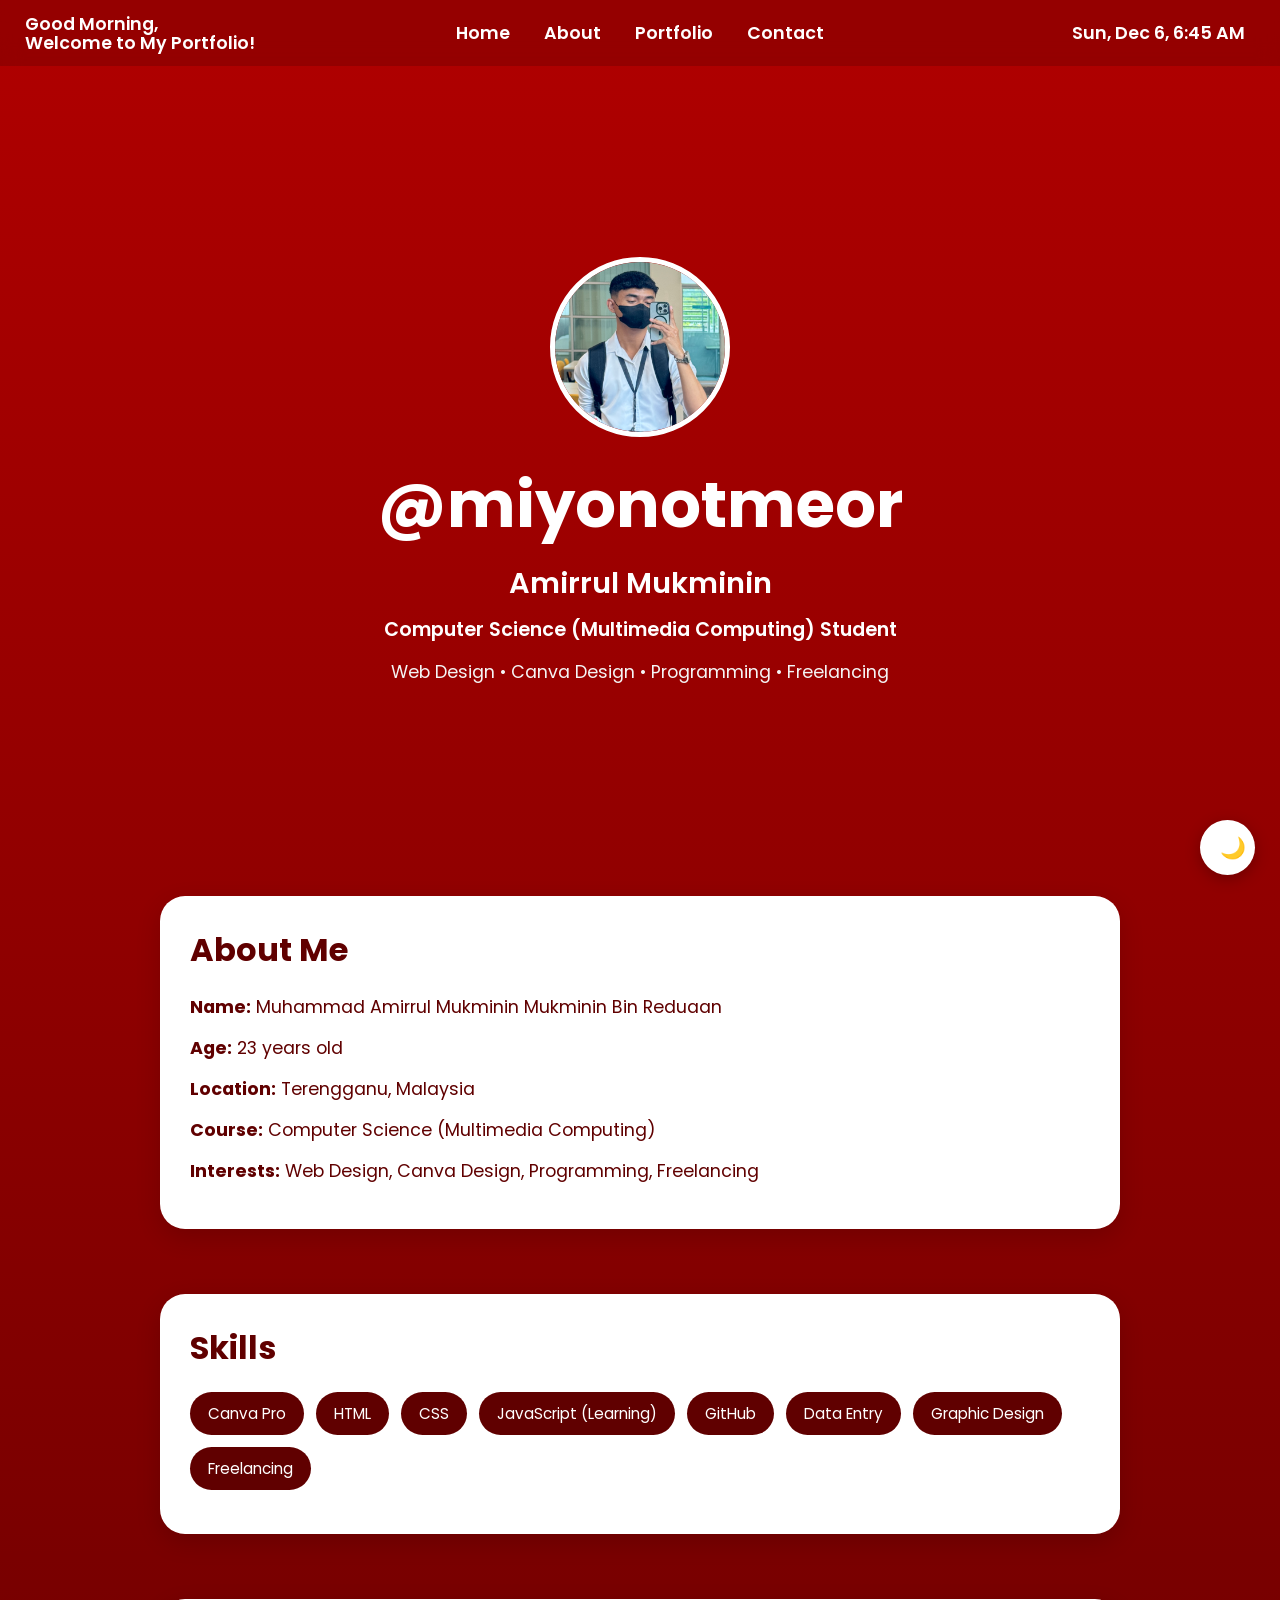
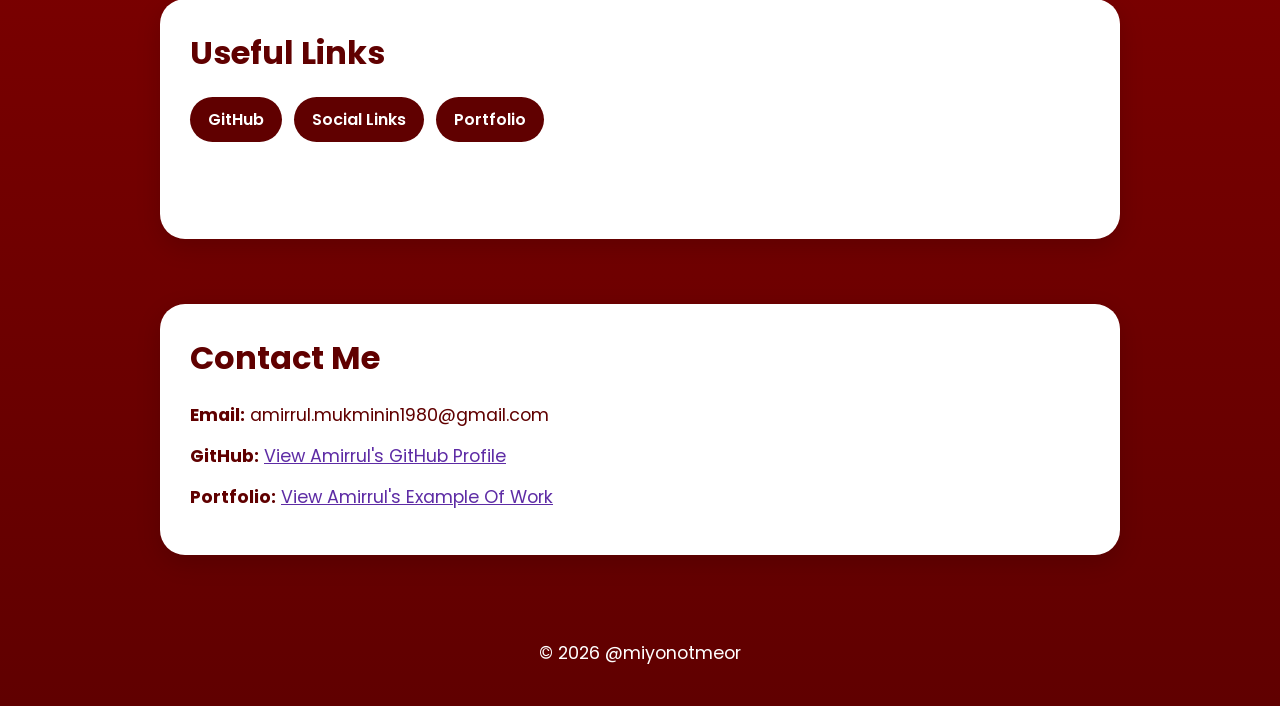
==== commit 1a0ec945: "Update index.html" ====
--- a/index.html
+++ b/index.html
@@ -4,7 +4,7 @@
 <meta charset="UTF-8">
 <meta name="viewport" content="width=device-width, initial-scale=1.0">
 
-<title>@miyonotmeor | Portfolio</title>
+<title>Amirrul Mukminin | Portfolio</title>
 
 <link rel="icon" type="image/png" href="First Logo.png">
 
--- a/style.css
+++ b/style.css
@@ -137,7 +137,7 @@
 
 #nav-greeting{
     position:absolute;
-    left:30px;
+    left:25px;
     top:15px;
     font-family:'Poppins',sans-serif;
     font-size:1.1rem;
@@ -145,6 +145,17 @@
     color:white;
     line-height:1.1;
     text-align:left;
+}
+
+#nav-greeting a{
+    color:white;
+    text-decoration:none;
+    font-weight:600;
+    transition:0.3s;
+}
+
+#nav-greeting a:hover{
+    opacity:0.7;
 }
 
 .nav-links{
@@ -526,6 +537,7 @@
 .about-page #nav-greeting,
 .portfolio-page #nav-greeting{
     top:23px;
+    left:25px;
 }
 
 /* Mobile */
